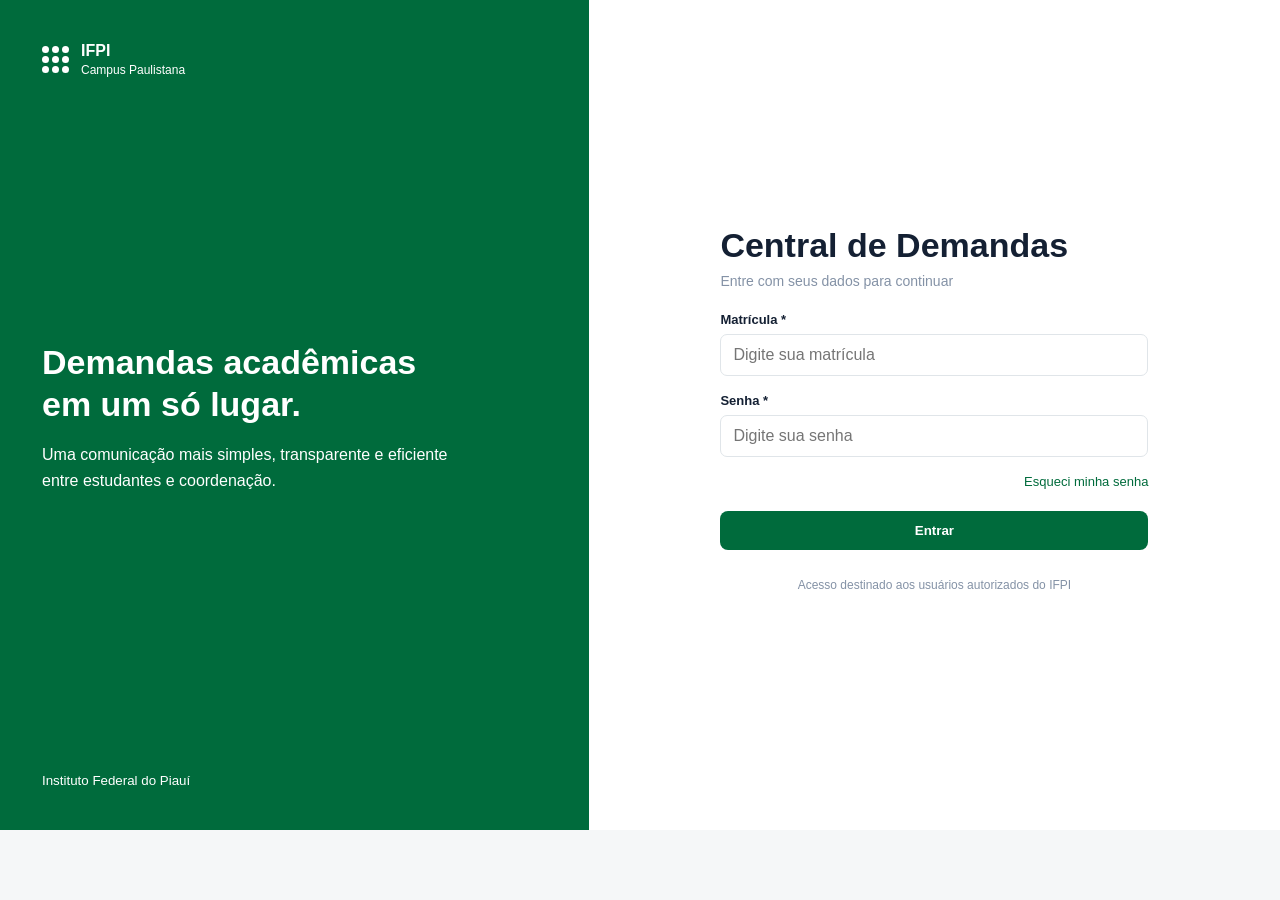
==== central_demandas2/index.html @ 3aa2af3e "Add files via upload" ====
<!DOCTYPE html>
<html lang="pt-BR">
<head>
<meta charset="UTF-8">
<meta name="viewport" content="width=device-width, initial-scale=1.0">
<title>Central de Demandas | IFPI</title>
<style>
:root{--green:#006b3c;--green2:#087a49;--bg:#f5f7f8;--line:#e0e5e9;--muted:#8492a6;--text:#142033}
*{box-sizing:border-box}body{margin:0;font-family:Arial,Helvetica,sans-serif;color:var(--text);background:var(--bg)}
header{height:70px;background:var(--green);color:#fff;display:flex;align-items:center;justify-content:space-between;padding:0 clamp(18px,6vw,90px);gap:20px}
.logo{display:flex;align-items:center;gap:12px;font-weight:bold}.mark{display:grid;grid-template-columns:repeat(3,7px);gap:3px}.mark i{width:7px;height:7px;border-radius:50%;background:#fff}.logo small{display:block;font-weight:400;font-size:12px;margin-top:3px}
nav{display:flex;align-items:center;gap:8px;flex-wrap:wrap}nav button{background:transparent;color:white;border:0;padding:11px 14px;border-radius:9px;font-weight:600;cursor:pointer}nav button.active,nav button:hover{background:#fff;color:var(--green)}
main{max-width:1000px;margin:42px auto;padding:0 20px 60px}.view{display:none}.view.active{display:block}
.card{background:white;border:1px solid var(--line);border-radius:15px;box-shadow:0 2px 5px #152b3b0c;padding:26px;max-width:790px;margin:0 auto}
h1,h2,h3{margin-top:0}h2{font-size:23px;margin-bottom:6px}.sub{color:var(--muted);font-size:14px;margin:0 0 23px}
.grid{display:grid;grid-template-columns:1fr 1fr;gap:16px}.field{display:flex;flex-direction:column;gap:7px}.wide{grid-column:1/-1}label{font-size:13px;font-weight:700}
input,select,textarea{font:inherit;width:100%;padding:11px 12px;border:1px solid var(--line);border-radius:7px;background:white;color:var(--text);min-height:42px}
textarea{min-height:100px;resize:vertical}input:focus,select:focus,textarea:focus{outline:2px solid #006b3c22;border-color:var(--green)}
.categories{display:flex;gap:7px;flex-wrap:wrap}.categories label{font-weight:400;border:1px solid var(--line);padding:8px 10px;border-radius:7px;cursor:pointer}.categories input{width:auto;min-height:0;margin:0 4px 0 0}
.priority{background:#f2f7f4;border:1px solid #dce9e1;border-radius:12px;padding:18px}
.priority h4{font-size:12px;letter-spacing:.07em;margin:0 0 5px;color:var(--green);font-weight:800}
.priority-intro{font-size:12px;color:var(--muted);margin:0 0 14px;line-height:1.45}
.question{display:flex;justify-content:space-between;align-items:center;gap:18px;font-size:13px;margin:9px 0;background:#fff;border:1px solid #e3ebe6;border-radius:9px;padding:13px 14px;min-height:58px}
.question-text{font-weight:600;line-height:1.4;max-width:75%}
.choices{display:flex;gap:5px;white-space:nowrap;background:#f2f5f3;padding:4px;border-radius:8px}
.choices label{font-weight:700;font-size:12px;border:1px solid transparent;background:transparent;color:#68766e;border-radius:6px;padding:7px 12px;cursor:pointer;transition:.15s}
.choices input{position:absolute;opacity:0;width:1px;height:1px;min-height:0}
.choices label:has(input:checked){background:var(--green);color:#fff;box-shadow:0 1px 3px #123b251f}
.choices label:focus-within{outline:2px solid #006b3c55;outline-offset:2px}
@media(max-width:560px){.question{align-items:flex-start;flex-direction:column;gap:10px}.question-text{max-width:100%}.choices{width:100%}.choices label{flex:1;text-align:center}}
button.primary{background:var(--green);color:white;border:0;border-radius:8px;padding:12px 19px;font-weight:bold;cursor:pointer}button.primary:hover{background:#00542f}
.form-actions{margin-top:19px}.hint{font-size:12px;color:var(--muted)}.notice{display:none;margin-top:16px;padding:12px 14px;background:#eaf5ef;color:#075c36;border:1px solid #c4e2d0;border-radius:8px;font-size:14px;line-height:1.5}.notice.show{display:block}.notice.error{background:#fff1f0;color:#a32218;border-color:#f0c5c0}
.login-layout{min-height:calc(100vh - 70px);display:grid;grid-template-columns:46% 54%;background:white}.login-brand{background:var(--green);color:white;padding:42px;display:flex;flex-direction:column;justify-content:space-between;min-height:610px}.login-brand h2{font-size:34px;line-height:1.25;max-width:400px}.login-brand p{max-width:420px;line-height:1.6}.login-form{display:flex;align-items:center;justify-content:center;padding:35px}.login-form .card{border:0;box-shadow:none;width:100%;max-width:480px}.login-form h1{font-size:34px;margin-bottom:8px}.login-form .field{margin:17px 0}.login-form button.primary{width:100%;margin-top:9px}
.track-row{display:flex;gap:12px;align-items:center}.track-row input{flex:1}
footer{background:var(--green);color:#d9f4e5;padding:19px clamp(18px,6vw,90px);font-size:12px;display:flex;justify-content:space-between;gap:10px}
@media(max-width:720px){header{height:auto;min-height:70px;align-items:flex-start;flex-direction:column;padding:16px 20px}nav{width:100%}nav button{padding:9px 10px}.grid{grid-template-columns:1fr}.wide{grid-column:auto}.login-layout{grid-template-columns:1fr}.login-brand{min-height:260px;padding:28px}.login-brand h2{font-size:27px}.login-form{padding:15px}.track-row{flex-direction:column;align-items:stretch}footer{flex-direction:column}}
</style>
</head>
<body>
<section id="loginView" class="view active">
 <div class="login-layout">
  <aside class="login-brand">
   <div class="logo"><span class="mark"><i></i><i></i><i></i><i></i><i></i><i></i><i></i><i></i><i></i></span><span>IFPI<small>Campus Paulistana</small></span></div>
   <div><h2>Demandas acadêmicas<br>em um só lugar.</h2><p>Uma comunicação mais simples, transparente e eficiente entre estudantes e coordenação.</p></div>
   <small>Instituto Federal do Piauí</small>
  </aside>
  <div class="login-form"><div class="card">
   <h1>Central de Demandas</h1><p class="sub">Entre com seus dados para continuar</p>
   <form id="loginForm" novalidate>
    <div class="field"><label for="matriculaLogin">Matrícula *</label><input id="matriculaLogin" name="matricula" required minlength="3" maxlength="20" placeholder="Digite sua matrícula"></div>
    <div class="field"><label for="senhaLogin">Senha *</label><input id="senhaLogin" name="senha" type="password" required minlength="6" maxlength="64" placeholder="Digite sua senha"></div>
    <p style="text-align:right;color:#006b3c;font-size:13px">Esqueci minha senha</p>
    <button class="primary" type="submit">Entrar</button><div class="notice" role="status"></div>
   </form>
   <p class="hint" style="text-align:center;margin-top:28px">Acesso destinado aos usuários autorizados do IFPI</p>
  </div></div>
 </div>
</section>
<div id="appView" class="view">
<header>
 <div class="logo"><span class="mark"><i></i><i></i><i></i><i></i><i></i><i></i><i></i><i></i><i></i></span><span>IFPI<small>Central de Demandas da Coordenação</small></span></div>
 <nav><button type="button" data-view="home" class="active">Página Inicial</button><button type="button" data-view="new">Área do Aluno</button><button type="button" data-view="track">Acompanhar</button><button type="button" id="logout">Sair</button></nav>
</header>
<main>
 <section id="home" class="view active"><div class="card"><h2>Bem-vindo à Central de Demandas</h2><p class="sub">Utilize o sistema para registrar e acompanhar solicitações encaminhadas à coordenação.</p><div class="grid"><button class="primary" type="button" data-view="new">Nova solicitação</button><button class="primary" type="button" data-view="track">Acompanhar solicitação</button></div></div></section>
 <section id="new" class="view"><div class="card">
  <h2>Nova Solicitação</h2><p class="sub">Preencha o formulário para registrar sua demanda.</p>
  <form id="requestForm" novalidate><div class="grid">
   <div class="field"><label for="nome">Nome Completo *</label><input id="nome" name="nome" required minlength="3" maxlength="100" placeholder="Ex: João Pedro Carvalho"></div>
   <div class="field"><label for="matricula">Matrícula *</label><input id="matricula" name="matricula" required minlength="3" maxlength="20" placeholder="Ex: 20231ADS0001"></div>
   <div class="field"><label for="curso">Curso *</label><input id="curso" name="curso" required minlength="2" maxlength="100" placeholder="Ex: Análise e Desenvolvimento de Sistemas"></div>
   <div class="field"><label for="turma">Turma *</label><input id="turma" name="turma" required minlength="2" maxlength="30" placeholder="Ex: 2023.1"></div>
   <div class="field wide"><label>Categoria do Problema *</label><div class="categories">
    <label><input type="radio" name="categoria" value="Matrícula" required>Matrícula</label><label><input type="radio" name="categoria" value="Questões Acadêmicas">Questões Acadêmicas</label><label><input type="radio" name="categoria" value="Documentação">Documentação</label><label><input type="radio" name="categoria" value="Horários">Horários</label><label><input type="radio" name="categoria" value="Professores">Professores</label><label><input type="radio" name="categoria" value="Estrutura">Estrutura</label><label><input type="radio" name="categoria" value="Outros">Outros</label>
   </div></div>
   <div class="field wide priority"><h4>AVALIAÇÃO DA PRIORIDADE</h4>
    <p class="priority-intro">Responda às perguntas abaixo para ajudar a coordenação a compreender o impacto da solicitação.</p>
    <div class="question"><span class="question-text">1. A situação impede você de realizar alguma atividade acadêmica? *</span><span class="choices"><label><input type="radio" name="impede" value="Sim" required> Sim</label><label><input type="radio" name="impede" value="Não"> Não</label></span></div>
    <div class="question"><span class="question-text">2. Existe um prazo próximo para resolver essa situação (até 7 dias)? *</span><span class="choices"><label><input type="radio" name="prazo" value="Sim" required> Sim</label><label><input type="radio" name="prazo" value="Não"> Não</label></span></div>
    <div class="question"><span class="question-text">3. Essa situação também afeta outros estudantes ou pessoas do setor? *</span><span class="choices"><label><input type="radio" name="colegas" value="Sim" required> Sim</label><label><input type="radio" name="colegas" value="Não"> Não</label></span></div>
   </div>
   <div class="field wide"><label for="descricao">Descrição Detalhada *</label><textarea id="descricao" name="descricao" required minlength="10" maxlength="1500" placeholder="Descreva seu problema com o máximo de detalhes possível..."></textarea><span class="hint">De 10 a 1500 caracteres.</span></div>
   <div class="field wide"><label for="anexo">Anexos (PDF ou Fotos)</label><input id="anexo" name="anexo" type="file" accept=".pdf,.png,.jpg,.jpeg" multiple><span class="hint">Opcional. Formatos aceitos: PDF, PNG ou JPG. Nesta demonstração, os arquivos não são enviados para servidor.</span></div>
  </div><div class="form-actions"><button class="primary" type="submit">Enviar Solicitação</button></div><div class="notice" role="status"></div></form>
 </div></section>
 <section id="track" class="view"><div class="card">
  <h2>Acompanhar Solicitação</h2><p class="sub">Digite o código do protocolo para consultar sua demanda.</p>
  <form id="trackForm" novalidate><div class="track-row"><input id="protocolo" name="protocolo" required pattern="#?[0-9]{4,}-[0-9]{3}" maxlength="15" placeholder="Digite o código do protocolo (ex: #2026-015)"><button class="primary" type="submit">Buscar</button></div><p class="hint">Exemplo de formato: #2026-015</p><div class="notice" role="status"></div></form>
 </div></section>
</main>
<footer><span>Instituto Federal do Piauí — Central de Demandas da Coordenação</span><span>v1.0 · 2026</span></footer>
</div>
<script>
const loginView=document.getElementById('loginView'),appView=document.getElementById('appView');
function showAppView(id){document.querySelectorAll('#appView main .view').forEach(v=>v.classList.toggle('active',v.id===id));document.querySelectorAll('nav [data-view]').forEach(b=>b.classList.toggle('active',b.dataset.view===id));}
document.querySelectorAll('[data-view]').forEach(b=>b.addEventListener('click',()=>showAppView(b.dataset.view)));
document.getElementById('loginForm').addEventListener('submit',e=>{e.preventDefault();const f=e.currentTarget,n=f.querySelector('.notice');n.className='notice show';if(!f.checkValidity()){f.reportValidity();n.classList.add('error');n.textContent='Confira a matrícula e a senha. A senha deve ter pelo menos 6 caracteres.';return;}n.textContent='Dados validados. Demonstração: o login real depende da integração com o sistema de usuários.';setTimeout(()=>{loginView.classList.remove('active');appView.classList.add('active');showAppView('home');},700);});
document.getElementById('logout').addEventListener('click',()=>{appView.classList.remove('active');loginView.classList.add('active');document.getElementById('loginForm').reset();});
document.getElementById('requestForm').addEventListener('submit',e=>{e.preventDefault();const f=e.currentTarget,n=f.querySelector('.notice');n.className='notice show';if(!f.checkValidity()){f.reportValidity();n.classList.add('error');n.textContent='Existem campos obrigatórios ou inválidos. Revise o formulário.';return;}const data=Object.fromEntries(new FormData(f).entries());const yes=[data.impede,data.prazo,data.colegas].filter(v=>v==='Sim').length;const prioridade=yes===3?'Alta':yes===2?'Média':'Baixa';n.textContent=`Solicitação recebida e validada nesta demonstração. Prioridade sugerida pelas respostas: ${prioridade}. Os dados ainda não são armazenados em banco de dados.`;f.reset();});
document.getElementById('trackForm').addEventListener('submit',e=>{e.preventDefault();const f=e.currentTarget,n=f.querySelector('.notice');n.className='notice show';if(!f.checkValidity()){f.reportValidity();n.classList.add('error');n.textContent='Digite um protocolo no formato #2026-015.';return;}n.textContent='Formato do protocolo validado. A consulta real será possível quando o sistema estiver conectado ao banco de dados.';});
</script>
</body>
</html>
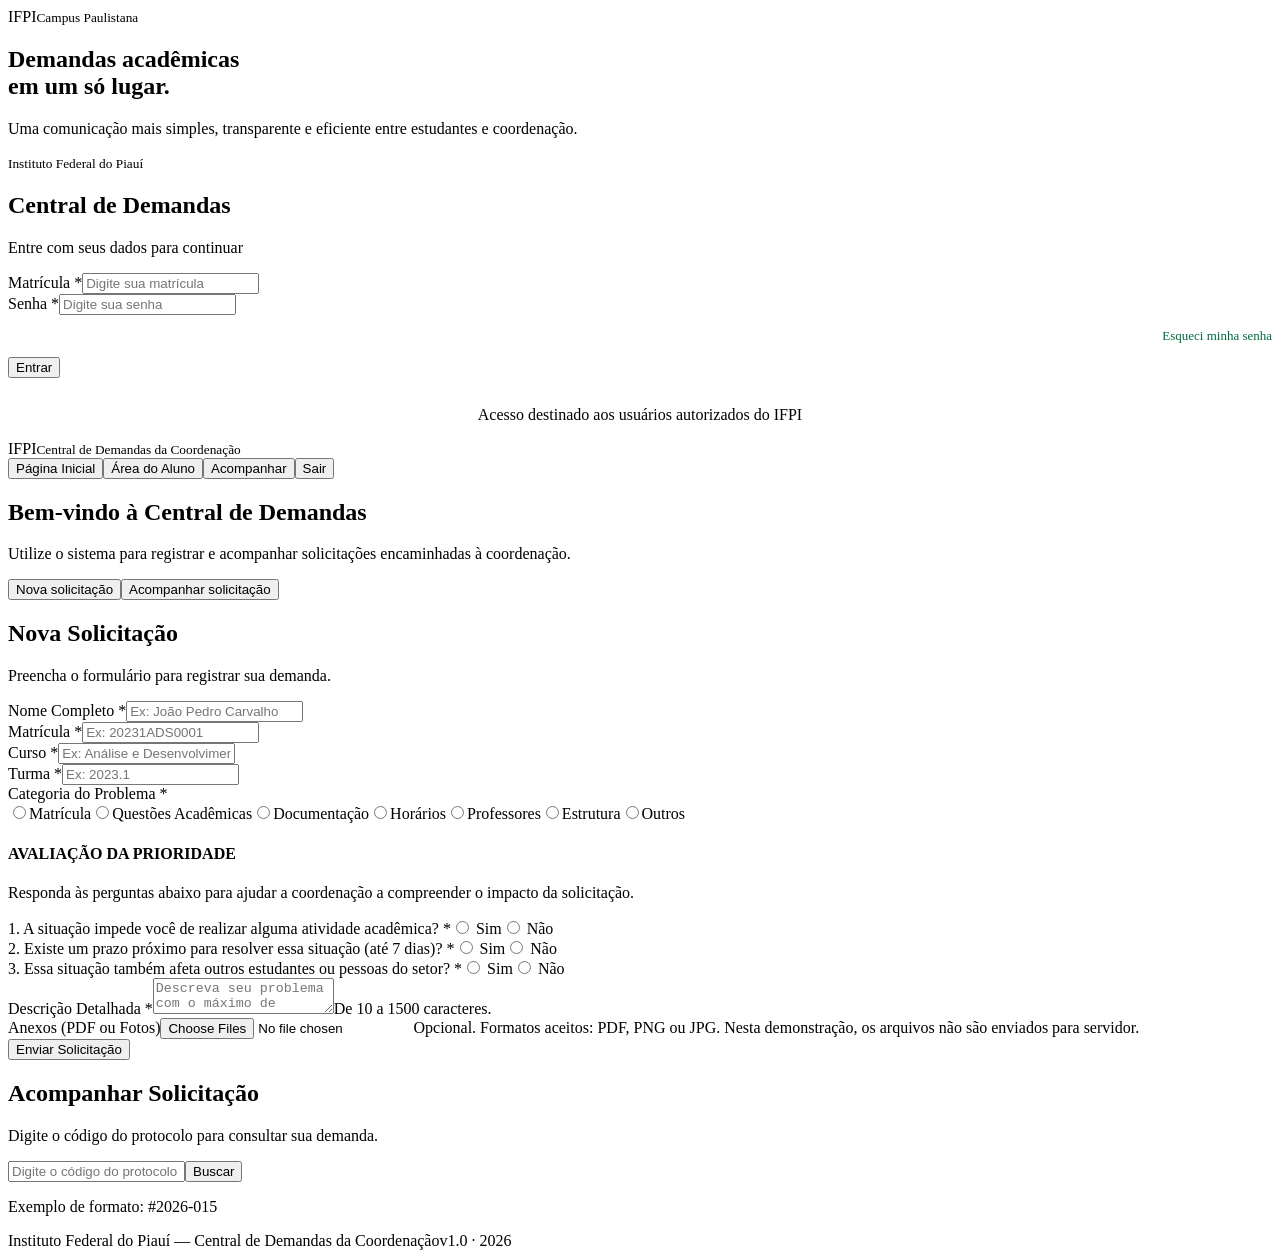
==== commit 57e5ca45: "index.html" ====
--- a/central_demandas2/index.html
+++ b/central_demandas2/index.html
@@ -1,103 +1,65 @@
-<!DOCTYPE html>
-<html lang="pt-BR">
-<head>
-<meta charset="UTF-8">
-<meta name="viewport" content="width=device-width, initial-scale=1.0">
-<title>Central de Demandas | IFPI</title>
-<style>
-:root{--green:#006b3c;--green2:#087a49;--bg:#f5f7f8;--line:#e0e5e9;--muted:#8492a6;--text:#142033}
-*{box-sizing:border-box}body{margin:0;font-family:Arial,Helvetica,sans-serif;color:var(--text);background:var(--bg)}
-header{height:70px;background:var(--green);color:#fff;display:flex;align-items:center;justify-content:space-between;padding:0 clamp(18px,6vw,90px);gap:20px}
-.logo{display:flex;align-items:center;gap:12px;font-weight:bold}.mark{display:grid;grid-template-columns:repeat(3,7px);gap:3px}.mark i{width:7px;height:7px;border-radius:50%;background:#fff}.logo small{display:block;font-weight:400;font-size:12px;margin-top:3px}
-nav{display:flex;align-items:center;gap:8px;flex-wrap:wrap}nav button{background:transparent;color:white;border:0;padding:11px 14px;border-radius:9px;font-weight:600;cursor:pointer}nav button.active,nav button:hover{background:#fff;color:var(--green)}
-main{max-width:1000px;margin:42px auto;padding:0 20px 60px}.view{display:none}.view.active{display:block}
-.card{background:white;border:1px solid var(--line);border-radius:15px;box-shadow:0 2px 5px #152b3b0c;padding:26px;max-width:790px;margin:0 auto}
-h1,h2,h3{margin-top:0}h2{font-size:23px;margin-bottom:6px}.sub{color:var(--muted);font-size:14px;margin:0 0 23px}
-.grid{display:grid;grid-template-columns:1fr 1fr;gap:16px}.field{display:flex;flex-direction:column;gap:7px}.wide{grid-column:1/-1}label{font-size:13px;font-weight:700}
-input,select,textarea{font:inherit;width:100%;padding:11px 12px;border:1px solid var(--line);border-radius:7px;background:white;color:var(--text);min-height:42px}
-textarea{min-height:100px;resize:vertical}input:focus,select:focus,textarea:focus{outline:2px solid #006b3c22;border-color:var(--green)}
-.categories{display:flex;gap:7px;flex-wrap:wrap}.categories label{font-weight:400;border:1px solid var(--line);padding:8px 10px;border-radius:7px;cursor:pointer}.categories input{width:auto;min-height:0;margin:0 4px 0 0}
-.priority{background:#f2f7f4;border:1px solid #dce9e1;border-radius:12px;padding:18px}
-.priority h4{font-size:12px;letter-spacing:.07em;margin:0 0 5px;color:var(--green);font-weight:800}
-.priority-intro{font-size:12px;color:var(--muted);margin:0 0 14px;line-height:1.45}
-.question{display:flex;justify-content:space-between;align-items:center;gap:18px;font-size:13px;margin:9px 0;background:#fff;border:1px solid #e3ebe6;border-radius:9px;padding:13px 14px;min-height:58px}
-.question-text{font-weight:600;line-height:1.4;max-width:75%}
-.choices{display:flex;gap:5px;white-space:nowrap;background:#f2f5f3;padding:4px;border-radius:8px}
-.choices label{font-weight:700;font-size:12px;border:1px solid transparent;background:transparent;color:#68766e;border-radius:6px;padding:7px 12px;cursor:pointer;transition:.15s}
-.choices input{position:absolute;opacity:0;width:1px;height:1px;min-height:0}
-.choices label:has(input:checked){background:var(--green);color:#fff;box-shadow:0 1px 3px #123b251f}
-.choices label:focus-within{outline:2px solid #006b3c55;outline-offset:2px}
-@media(max-width:560px){.question{align-items:flex-start;flex-direction:column;gap:10px}.question-text{max-width:100%}.choices{width:100%}.choices label{flex:1;text-align:center}}
-button.primary{background:var(--green);color:white;border:0;border-radius:8px;padding:12px 19px;font-weight:bold;cursor:pointer}button.primary:hover{background:#00542f}
-.form-actions{margin-top:19px}.hint{font-size:12px;color:var(--muted)}.notice{display:none;margin-top:16px;padding:12px 14px;background:#eaf5ef;color:#075c36;border:1px solid #c4e2d0;border-radius:8px;font-size:14px;line-height:1.5}.notice.show{display:block}.notice.error{background:#fff1f0;color:#a32218;border-color:#f0c5c0}
-.login-layout{min-height:calc(100vh - 70px);display:grid;grid-template-columns:46% 54%;background:white}.login-brand{background:var(--green);color:white;padding:42px;display:flex;flex-direction:column;justify-content:space-between;min-height:610px}.login-brand h2{font-size:34px;line-height:1.25;max-width:400px}.login-brand p{max-width:420px;line-height:1.6}.login-form{display:flex;align-items:center;justify-content:center;padding:35px}.login-form .card{border:0;box-shadow:none;width:100%;max-width:480px}.login-form h1{font-size:34px;margin-bottom:8px}.login-form .field{margin:17px 0}.login-form button.primary{width:100%;margin-top:9px}
-.track-row{display:flex;gap:12px;align-items:center}.track-row input{flex:1}
-footer{background:var(--green);color:#d9f4e5;padding:19px clamp(18px,6vw,90px);font-size:12px;display:flex;justify-content:space-between;gap:10px}
-@media(max-width:720px){header{height:auto;min-height:70px;align-items:flex-start;flex-direction:column;padding:16px 20px}nav{width:100%}nav button{padding:9px 10px}.grid{grid-template-columns:1fr}.wide{grid-column:auto}.login-layout{grid-template-columns:1fr}.login-brand{min-height:260px;padding:28px}.login-brand h2{font-size:27px}.login-form{padding:15px}.track-row{flex-direction:column;align-items:stretch}footer{flex-direction:column}}
-</style>
-</head>
-<body>
-<section id="loginView" class="view active">
- <div class="login-layout">
-  <aside class="login-brand">
-   <div class="logo"><span class="mark"><i></i><i></i><i></i><i></i><i></i><i></i><i></i><i></i><i></i></span><span>IFPI<small>Campus Paulistana</small></span></div>
-   <div><h2>Demandas acadêmicas<br>em um só lugar.</h2><p>Uma comunicação mais simples, transparente e eficiente entre estudantes e coordenação.</p></div>
-   <small>Instituto Federal do Piauí</small>
-  </aside>
-  <div class="login-form"><div class="card">
-   <h1>Central de Demandas</h1><p class="sub">Entre com seus dados para continuar</p>
-   <form id="loginForm" novalidate>
-    <div class="field"><label for="matriculaLogin">Matrícula *</label><input id="matriculaLogin" name="matricula" required minlength="3" maxlength="20" placeholder="Digite sua matrícula"></div>
-    <div class="field"><label for="senhaLogin">Senha *</label><input id="senhaLogin" name="senha" type="password" required minlength="6" maxlength="64" placeholder="Digite sua senha"></div>
-    <p style="text-align:right;color:#006b3c;font-size:13px">Esqueci minha senha</p>
-    <button class="primary" type="submit">Entrar</button><div class="notice" role="status"></div>
-   </form>
-   <p class="hint" style="text-align:center;margin-top:28px">Acesso destinado aos usuários autorizados do IFPI</p>
-  </div></div>
- </div>
-</section>
-<div id="appView" class="view">
-<header>
- <div class="logo"><span class="mark"><i></i><i></i><i></i><i></i><i></i><i></i><i></i><i></i><i></i></span><span>IFPI<small>Central de Demandas da Coordenação</small></span></div>
- <nav><button type="button" data-view="home" class="active">Página Inicial</button><button type="button" data-view="new">Área do Aluno</button><button type="button" data-view="track">Acompanhar</button><button type="button" id="logout">Sair</button></nav>
-</header>
-<main>
- <section id="home" class="view active"><div class="card"><h2>Bem-vindo à Central de Demandas</h2><p class="sub">Utilize o sistema para registrar e acompanhar solicitações encaminhadas à coordenação.</p><div class="grid"><button class="primary" type="button" data-view="new">Nova solicitação</button><button class="primary" type="button" data-view="track">Acompanhar solicitação</button></div></div></section>
- <section id="new" class="view"><div class="card">
-  <h2>Nova Solicitação</h2><p class="sub">Preencha o formulário para registrar sua demanda.</p>
-  <form id="requestForm" novalidate><div class="grid">
-   <div class="field"><label for="nome">Nome Completo *</label><input id="nome" name="nome" required minlength="3" maxlength="100" placeholder="Ex: João Pedro Carvalho"></div>
-   <div class="field"><label for="matricula">Matrícula *</label><input id="matricula" name="matricula" required minlength="3" maxlength="20" placeholder="Ex: 20231ADS0001"></div>
-   <div class="field"><label for="curso">Curso *</label><input id="curso" name="curso" required minlength="2" maxlength="100" placeholder="Ex: Análise e Desenvolvimento de Sistemas"></div>
-   <div class="field"><label for="turma">Turma *</label><input id="turma" name="turma" required minlength="2" maxlength="30" placeholder="Ex: 2023.1"></div>
-   <div class="field wide"><label>Categoria do Problema *</label><div class="categories">
-    <label><input type="radio" name="categoria" value="Matrícula" required>Matrícula</label><label><input type="radio" name="categoria" value="Questões Acadêmicas">Questões Acadêmicas</label><label><input type="radio" name="categoria" value="Documentação">Documentação</label><label><input type="radio" name="categoria" value="Horários">Horários</label><label><input type="radio" name="categoria" value="Professores">Professores</label><label><input type="radio" name="categoria" value="Estrutura">Estrutura</label><label><input type="radio" name="categoria" value="Outros">Outros</label>
-   </div></div>
-   <div class="field wide priority"><h4>AVALIAÇÃO DA PRIORIDADE</h4>
-    <p class="priority-intro">Responda às perguntas abaixo para ajudar a coordenação a compreender o impacto da solicitação.</p>
-    <div class="question"><span class="question-text">1. A situação impede você de realizar alguma atividade acadêmica? *</span><span class="choices"><label><input type="radio" name="impede" value="Sim" required> Sim</label><label><input type="radio" name="impede" value="Não"> Não</label></span></div>
-    <div class="question"><span class="question-text">2. Existe um prazo próximo para resolver essa situação (até 7 dias)? *</span><span class="choices"><label><input type="radio" name="prazo" value="Sim" required> Sim</label><label><input type="radio" name="prazo" value="Não"> Não</label></span></div>
-    <div class="question"><span class="question-text">3. Essa situação também afeta outros estudantes ou pessoas do setor? *</span><span class="choices"><label><input type="radio" name="colegas" value="Sim" required> Sim</label><label><input type="radio" name="colegas" value="Não"> Não</label></span></div>
-   </div>
-   <div class="field wide"><label for="descricao">Descrição Detalhada *</label><textarea id="descricao" name="descricao" required minlength="10" maxlength="1500" placeholder="Descreva seu problema com o máximo de detalhes possível..."></textarea><span class="hint">De 10 a 1500 caracteres.</span></div>
-   <div class="field wide"><label for="anexo">Anexos (PDF ou Fotos)</label><input id="anexo" name="anexo" type="file" accept=".pdf,.png,.jpg,.jpeg" multiple><span class="hint">Opcional. Formatos aceitos: PDF, PNG ou JPG. Nesta demonstração, os arquivos não são enviados para servidor.</span></div>
-  </div><div class="form-actions"><button class="primary" type="submit">Enviar Solicitação</button></div><div class="notice" role="status"></div></form>
- </div></section>
- <section id="track" class="view"><div class="card">
-  <h2>Acompanhar Solicitação</h2><p class="sub">Digite o código do protocolo para consultar sua demanda.</p>
-  <form id="trackForm" novalidate><div class="track-row"><input id="protocolo" name="protocolo" required pattern="#?[0-9]{4,}-[0-9]{3}" maxlength="15" placeholder="Digite o código do protocolo (ex: #2026-015)"><button class="primary" type="submit">Buscar</button></div><p class="hint">Exemplo de formato: #2026-015</p><div class="notice" role="status"></div></form>
- </div></section>
-</main>
-<footer><span>Instituto Federal do Piauí — Central de Demandas da Coordenação</span><span>v1.0 · 2026</span></footer>
-</div>
-<script>
-const loginView=document.getElementById('loginView'),appView=document.getElementById('appView');
-function showAppView(id){document.querySelectorAll('#appView main .view').forEach(v=>v.classList.toggle('active',v.id===id));document.querySelectorAll('nav [data-view]').forEach(b=>b.classList.toggle('active',b.dataset.view===id));}
-document.querySelectorAll('[data-view]').forEach(b=>b.addEventListener('click',()=>showAppView(b.dataset.view)));
-document.getElementById('loginForm').addEventListener('submit',e=>{e.preventDefault();const f=e.currentTarget,n=f.querySelector('.notice');n.className='notice show';if(!f.checkValidity()){f.reportValidity();n.classList.add('error');n.textContent='Confira a matrícula e a senha. A senha deve ter pelo menos 6 caracteres.';return;}n.textContent='Dados validados. Demonstração: o login real depende da integração com o sistema de usuários.';setTimeout(()=>{loginView.classList.remove('active');appView.classList.add('active');showAppView('home');},700);});
-document.getElementById('logout').addEventListener('click',()=>{appView.classList.remove('active');loginView.classList.add('active');document.getElementById('loginForm').reset();});
-document.getElementById('requestForm').addEventListener('submit',e=>{e.preventDefault();const f=e.currentTarget,n=f.querySelector('.notice');n.className='notice show';if(!f.checkValidity()){f.reportValidity();n.classList.add('error');n.textContent='Existem campos obrigatórios ou inválidos. Revise o formulário.';return;}const data=Object.fromEntries(new FormData(f).entries());const yes=[data.impede,data.prazo,data.colegas].filter(v=>v==='Sim').length;const prioridade=yes===3?'Alta':yes===2?'Média':'Baixa';n.textContent=`Solicitação recebida e validada nesta demonstração. Prioridade sugerida pelas respostas: ${prioridade}. Os dados ainda não são armazenados em banco de dados.`;f.reset();});
-document.getElementById('trackForm').addEventListener('submit',e=>{e.preventDefault();const f=e.currentTarget,n=f.querySelector('.notice');n.className='notice show';if(!f.checkValidity()){f.reportValidity();n.classList.add('error');n.textContent='Digite um protocolo no formato #2026-015.';return;}n.textContent='Formato do protocolo validado. A consulta real será possível quando o sistema estiver conectado ao banco de dados.';});
-</script>
-</body>
-</html>+<!DOCTYPE html>
+<html lang="pt-BR">
+<head>
+<meta charset="UTF-8">
+<meta name="viewport" content="width=device-width, initial-scale=1.0">
+<title>Central de Demandas | IFPI</title>
+<link rel="stylesheet" href="style.css">
+</head>
+<body>
+<section id="loginView" class="view active">
+ <div class="login-layout">
+  <aside class="login-brand">
+   <div class="logo"><span class="mark"><i></i><i></i><i></i><i></i><i></i><i></i><i></i><i></i><i></i></span><span>IFPI<small>Campus Paulistana</small></span></div>
+   <div><h2>Demandas acadêmicas<br>em um só lugar.</h2><p>Uma comunicação mais simples, transparente e eficiente entre estudantes e coordenação.</p></div>
+   <small>Instituto Federal do Piauí</small>
+  </aside>
+  <div class="login-form"><div class="card">
+   <h1>Central de Demandas</h1><p class="sub">Entre com seus dados para continuar</p>
+   <form id="loginForm" novalidate>
+    <div class="field"><label for="matriculaLogin">Matrícula *</label><input id="matriculaLogin" name="matricula" required minlength="3" maxlength="20" placeholder="Digite sua matrícula"></div>
+    <div class="field"><label for="senhaLogin">Senha *</label><input id="senhaLogin" name="senha" type="password" required minlength="6" maxlength="64" placeholder="Digite sua senha"></div>
+    <p style="text-align:right;color:#006b3c;font-size:13px">Esqueci minha senha</p>
+    <button class="primary" type="submit">Entrar</button><div class="notice" role="status"></div>
+   </form>
+   <p class="hint" style="text-align:center;margin-top:28px">Acesso destinado aos usuários autorizados do IFPI</p>
+  </div></div>
+ </div>
+</section>
+<div id="appView" class="view">
+<header>
+ <div class="logo"><span class="mark"><i></i><i></i><i></i><i></i><i></i><i></i><i></i><i></i><i></i></span><span>IFPI<small>Central de Demandas da Coordenação</small></span></div>
+ <nav><button type="button" data-view="home" class="active">Página Inicial</button><button type="button" data-view="new">Área do Aluno</button><button type="button" data-view="track">Acompanhar</button><button type="button" id="logout">Sair</button></nav>
+</header>
+<main>
+ <section id="home" class="view active"><div class="card"><h2>Bem-vindo à Central de Demandas</h2><p class="sub">Utilize o sistema para registrar e acompanhar solicitações encaminhadas à coordenação.</p><div class="grid"><button class="primary" type="button" data-view="new">Nova solicitação</button><button class="primary" type="button" data-view="track">Acompanhar solicitação</button></div></div></section>
+ <section id="new" class="view"><div class="card">
+  <h2>Nova Solicitação</h2><p class="sub">Preencha o formulário para registrar sua demanda.</p>
+  <form id="requestForm" novalidate><div class="grid">
+   <div class="field"><label for="nome">Nome Completo *</label><input id="nome" name="nome" required minlength="3" maxlength="100" placeholder="Ex: João Pedro Carvalho"></div>
+   <div class="field"><label for="matricula">Matrícula *</label><input id="matricula" name="matricula" required minlength="3" maxlength="20" placeholder="Ex: 20231ADS0001"></div>
+   <div class="field"><label for="curso">Curso *</label><input id="curso" name="curso" required minlength="2" maxlength="100" placeholder="Ex: Análise e Desenvolvimento de Sistemas"></div>
+   <div class="field"><label for="turma">Turma *</label><input id="turma" name="turma" required minlength="2" maxlength="30" placeholder="Ex: 2023.1"></div>
+   <div class="field wide"><label>Categoria do Problema *</label><div class="categories">
+    <label><input type="radio" name="categoria" value="Matrícula" required>Matrícula</label><label><input type="radio" name="categoria" value="Questões Acadêmicas">Questões Acadêmicas</label><label><input type="radio" name="categoria" value="Documentação">Documentação</label><label><input type="radio" name="categoria" value="Horários">Horários</label><label><input type="radio" name="categoria" value="Professores">Professores</label><label><input type="radio" name="categoria" value="Estrutura">Estrutura</label><label><input type="radio" name="categoria" value="Outros">Outros</label>
+   </div></div>
+   <div class="field wide priority"><h4>AVALIAÇÃO DA PRIORIDADE</h4>
+    <p class="priority-intro">Responda às perguntas abaixo para ajudar a coordenação a compreender o impacto da solicitação.</p>
+    <div class="question"><span class="question-text">1. A situação impede você de realizar alguma atividade acadêmica? *</span><span class="choices"><label><input type="radio" name="impede" value="Sim" required> Sim</label><label><input type="radio" name="impede" value="Não"> Não</label></span></div>
+    <div class="question"><span class="question-text">2. Existe um prazo próximo para resolver essa situação (até 7 dias)? *</span><span class="choices"><label><input type="radio" name="prazo" value="Sim" required> Sim</label><label><input type="radio" name="prazo" value="Não"> Não</label></span></div>
+    <div class="question"><span class="question-text">3. Essa situação também afeta outros estudantes ou pessoas do setor? *</span><span class="choices"><label><input type="radio" name="colegas" value="Sim" required> Sim</label><label><input type="radio" name="colegas" value="Não"> Não</label></span></div>
+   </div>
+   <div class="field wide"><label for="descricao">Descrição Detalhada *</label><textarea id="descricao" name="descricao" required minlength="10" maxlength="1500" placeholder="Descreva seu problema com o máximo de detalhes possível..."></textarea><span class="hint">De 10 a 1500 caracteres.</span></div>
+   <div class="field wide"><label for="anexo">Anexos (PDF ou Fotos)</label><input id="anexo" name="anexo" type="file" accept=".pdf,.png,.jpg,.jpeg" multiple><span class="hint">Opcional. Formatos aceitos: PDF, PNG ou JPG. Nesta demonstração, os arquivos não são enviados para servidor.</span></div>
+  </div><div class="form-actions"><button class="primary" type="submit">Enviar Solicitação</button></div><div class="notice" role="status"></div></form>
+ </div></section>
+ <section id="track" class="view"><div class="card">
+  <h2>Acompanhar Solicitação</h2><p class="sub">Digite o código do protocolo para consultar sua demanda.</p>
+  <form id="trackForm" novalidate><div class="track-row"><input id="protocolo" name="protocolo" required pattern="#?[0-9]{4,}-[0-9]{3}" maxlength="15" placeholder="Digite o código do protocolo (ex: #2026-015)"><button class="primary" type="submit">Buscar</button></div><p class="hint">Exemplo de formato: #2026-015</p><div class="notice" role="status"></div></form>
+ </div></section>
+</main>
+<footer><span>Instituto Federal do Piauí — Central de Demandas da Coordenação</span><span>v1.0 · 2026</span></footer>
+</div>
+<script src="script.js"></script>
+</body>
+</html>
